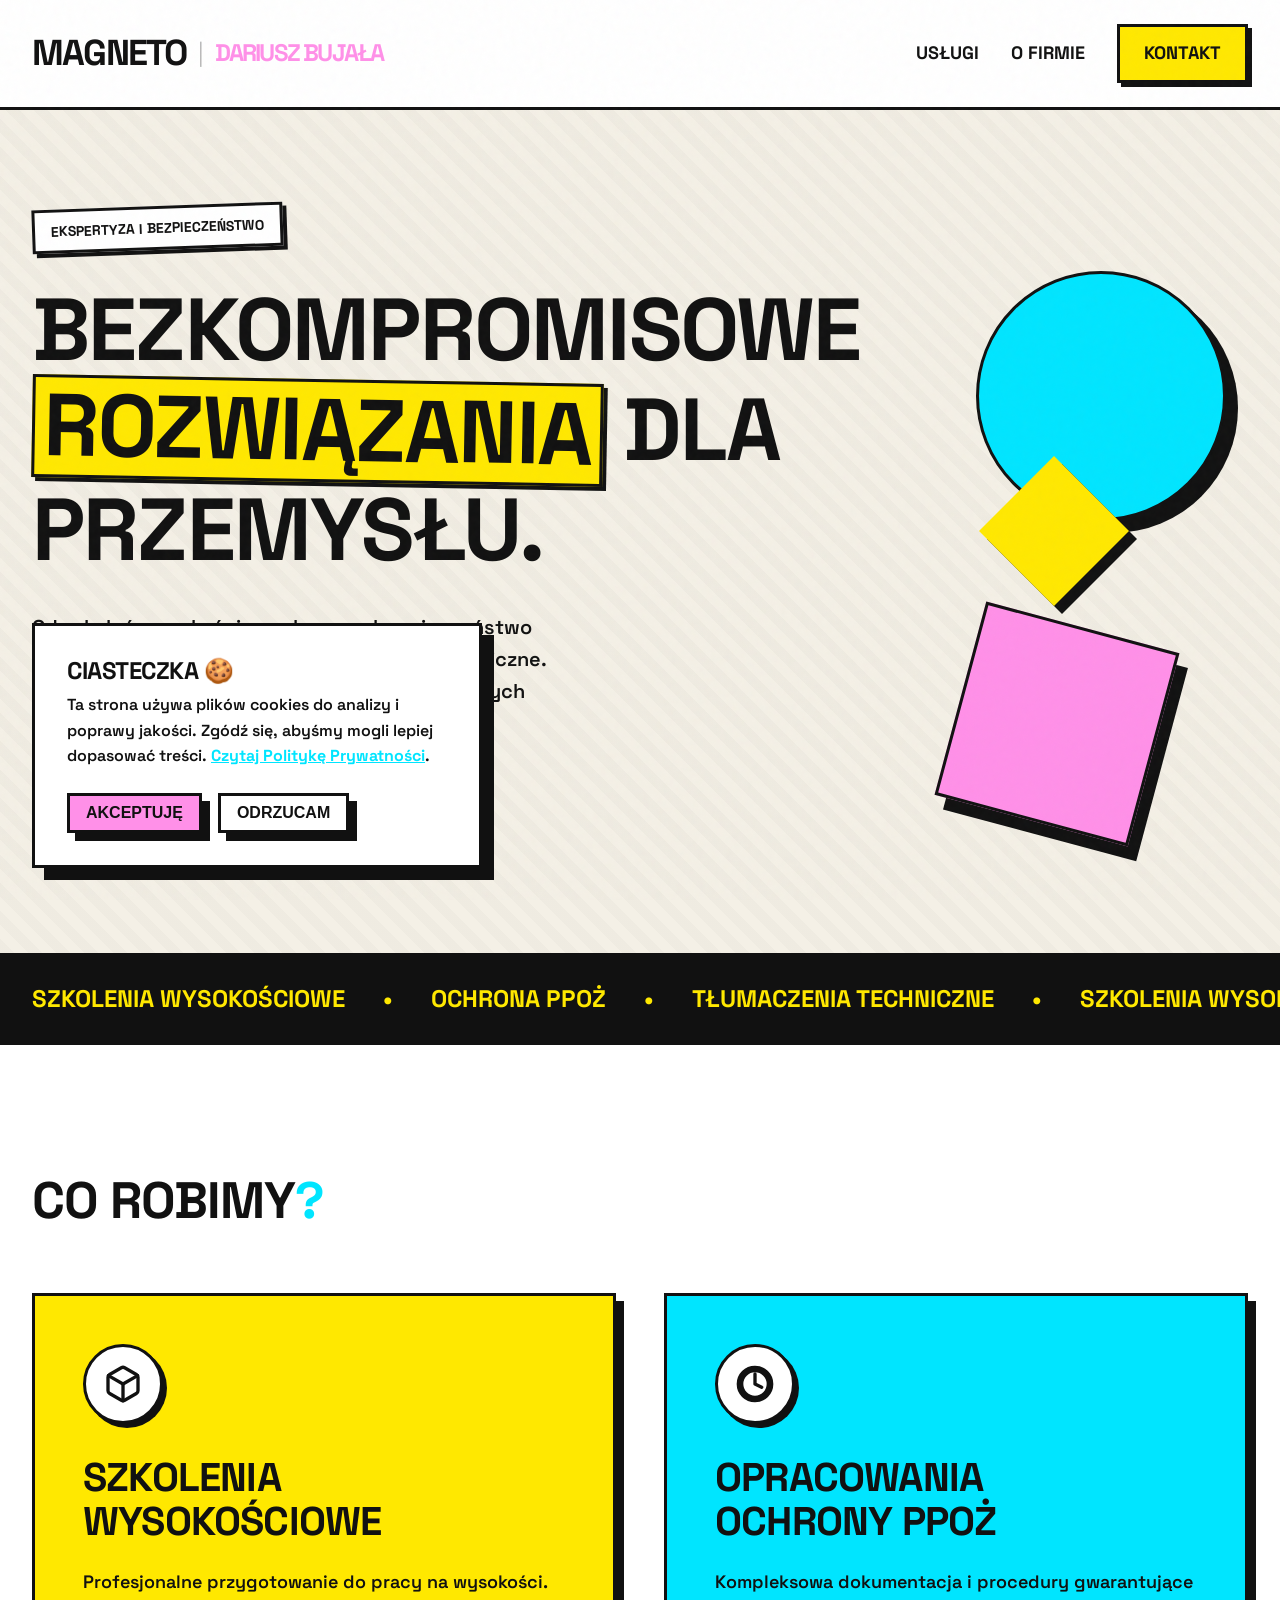
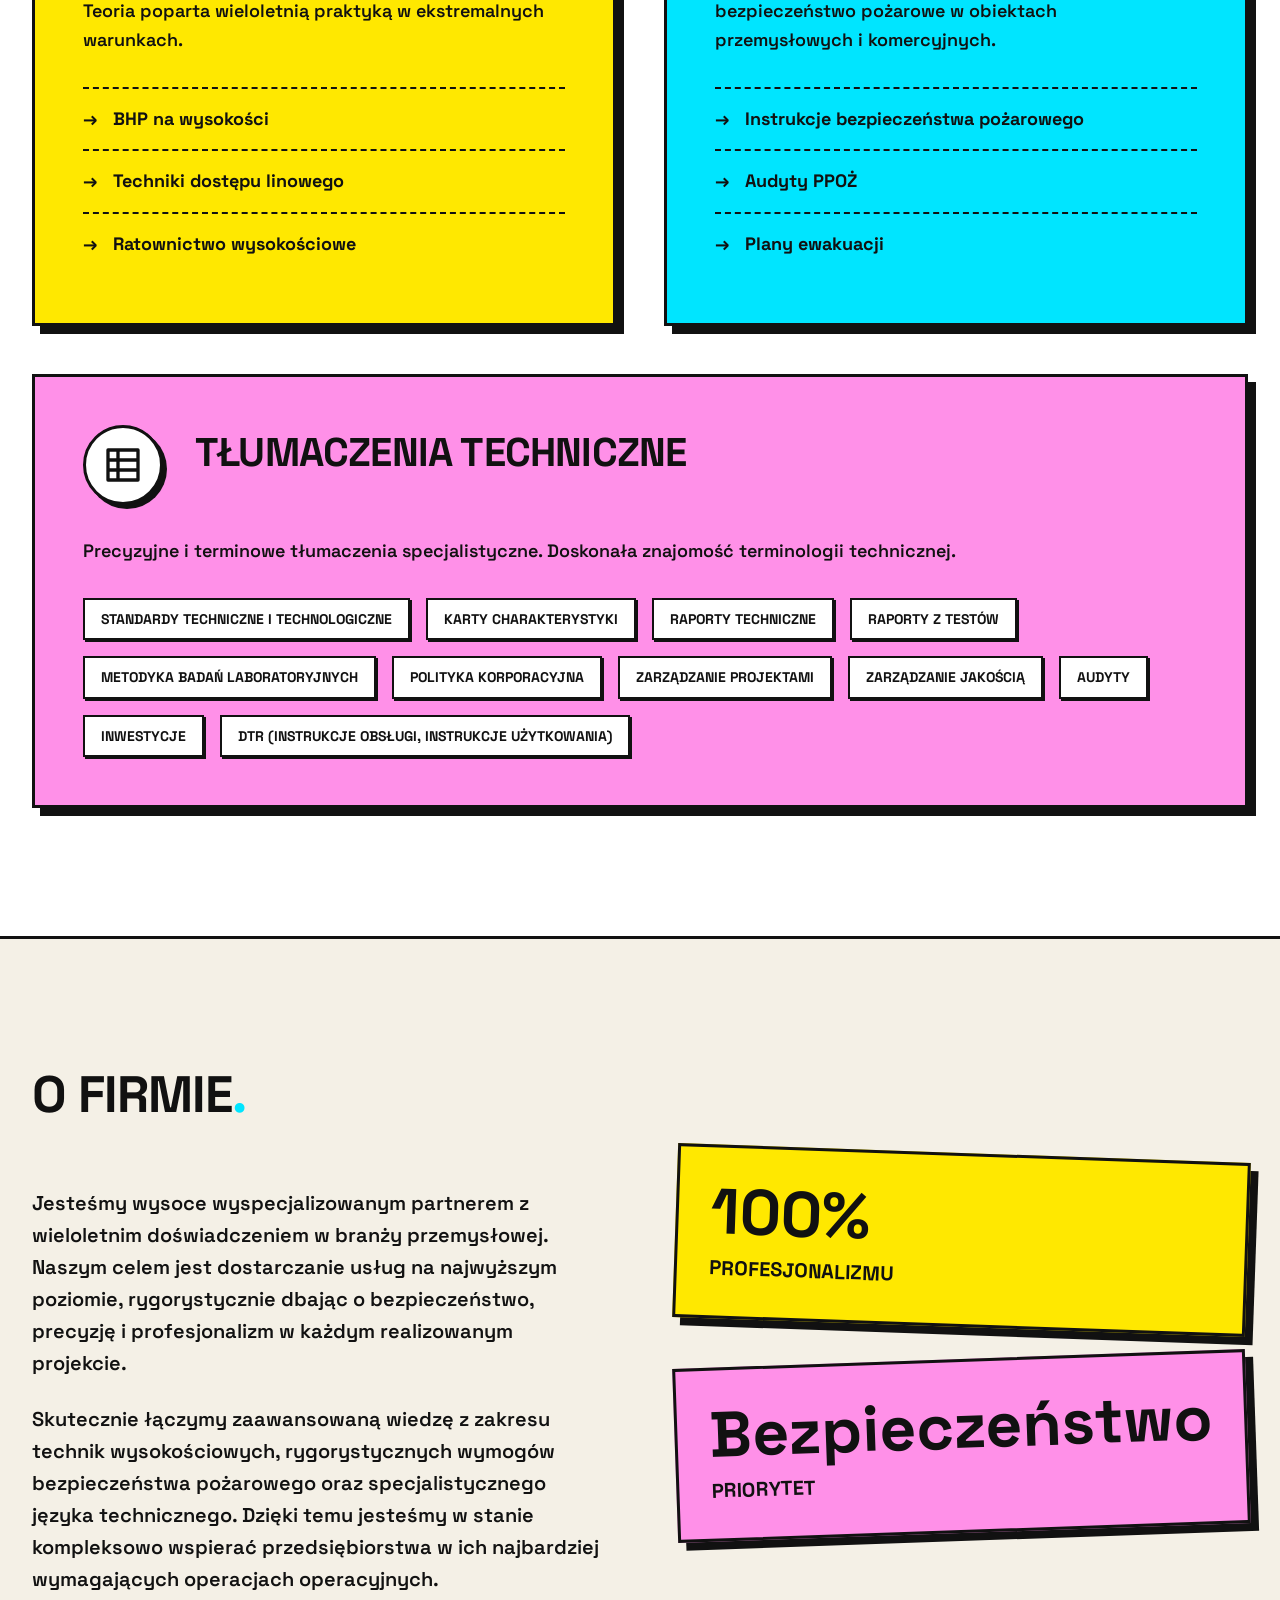
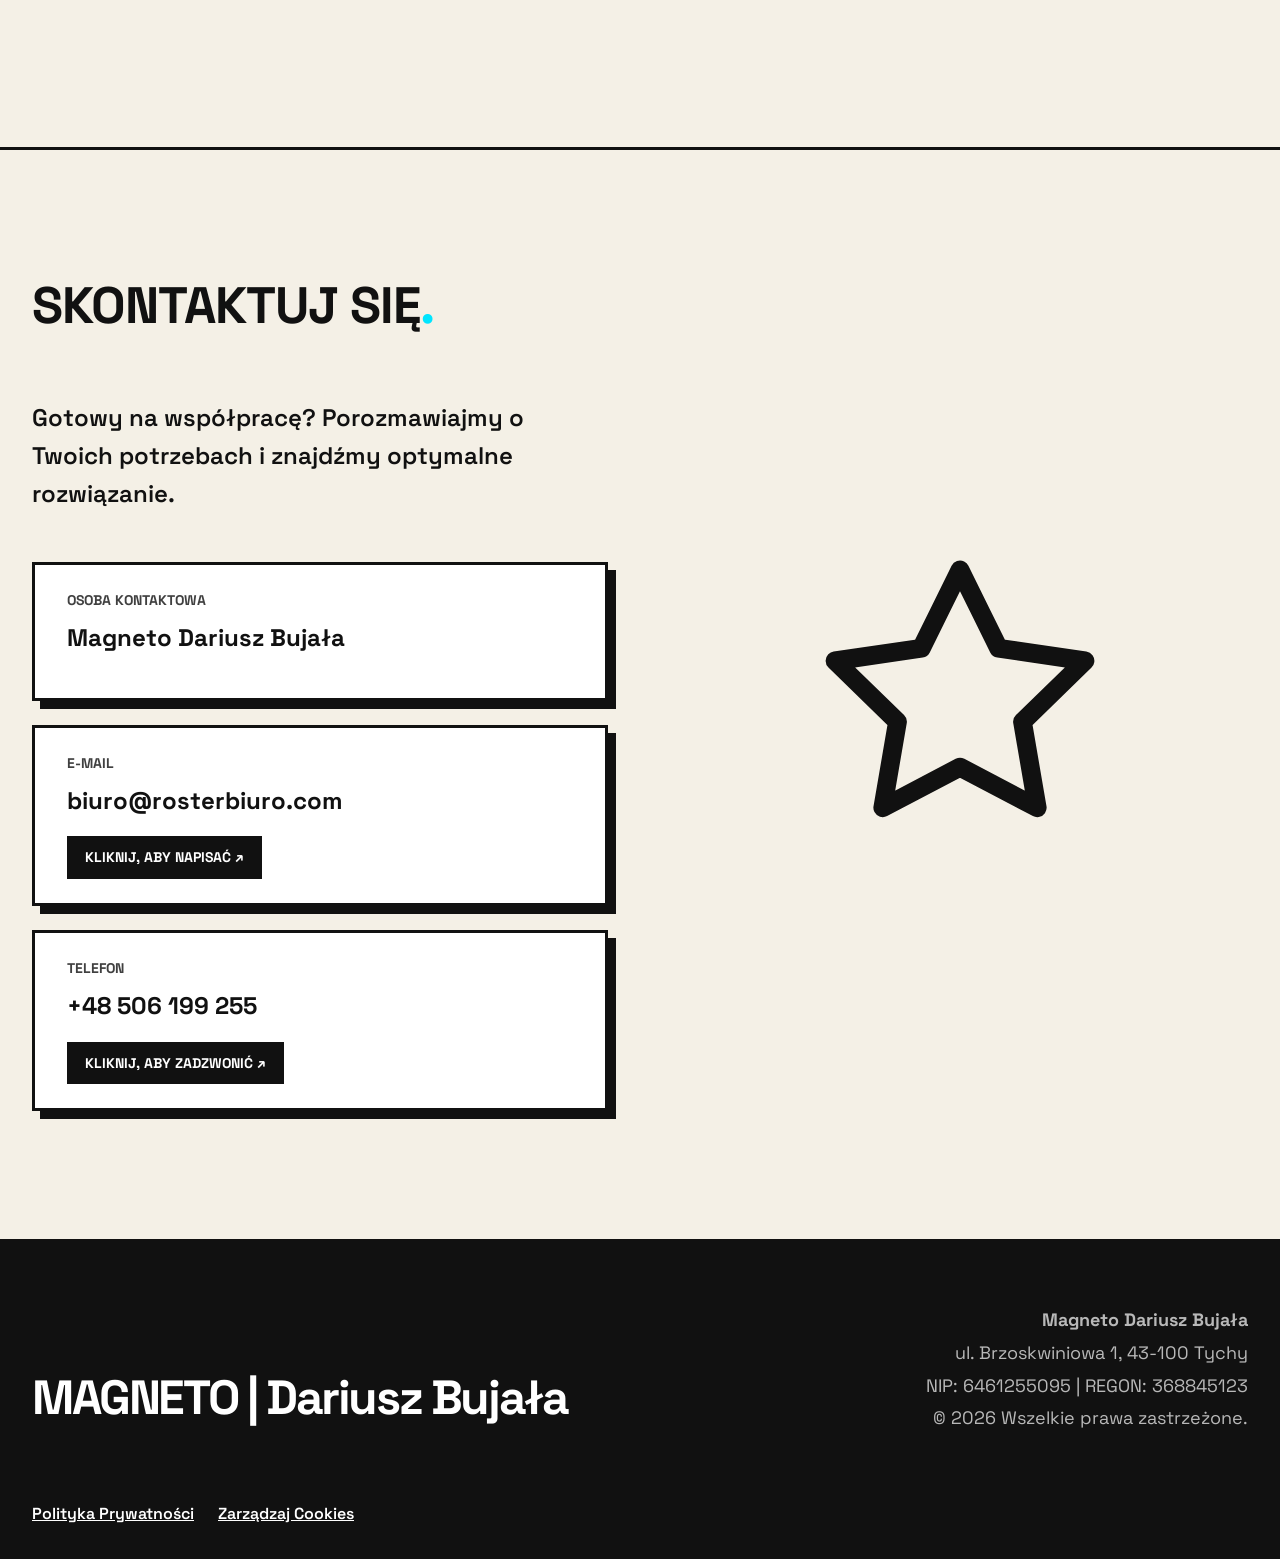
==== index.html @ d4b9174d "Update Magneto landing page - professional neobrutalism design and mobile fixes" ====
<!DOCTYPE html>
<html lang="pl">
<head>
    <meta charset="UTF-8">
    <meta name="viewport" content="width=device-width, initial-scale=1.0">
    <title>Magneto - Dariusz Bujała | Szkolenia, PPOŻ, Tłumaczenia</title>
    <meta name="description" content="Profesjonalne szkolenia wysokościowe, opracowania ochrony ppoż oraz specjalistyczne tłumaczenia techniczne. Magneto Dariusz Bujała.">
    <meta name="keywords" content="szkolenia wysokościowe, ochrona ppoż, tłumaczenia techniczne, Magneto, Dariusz Bujała">
    <meta property="og:title" content="Magneto - Dariusz Bujała | Szkolenia, PPOŻ, Tłumaczenia">
    <meta property="og:description" content="Profesjonalne szkolenia wysokościowe, opracowania ochrony ppoż oraz specjalistyczne tłumaczenia techniczne.">
    <meta property="og:type" content="website">
    
    <!-- Google Consent Mode v2 -->
    <script>
        window.dataLayer = window.dataLayer || [];
        function gtag(){dataLayer.push(arguments);}
        gtag('consent', 'default', {
            'ad_storage': 'denied',
            'ad_user_data': 'denied',
            'ad_personalization': 'denied',
            'analytics_storage': 'denied'
        });
    </script>
    
    <link rel="stylesheet" href="style.css">
    <link rel="preconnect" href="https://fonts.googleapis.com">
    <link rel="preconnect" href="https://fonts.gstatic.com" crossorigin>
    <link href="https://fonts.googleapis.com/css2?family=Space+Grotesk:wght@400;600;700;900&display=swap" rel="stylesheet">
</head>
<body>
    <div class="noise-overlay"></div>

    <header class="site-header">
        <div class="container header-container">
            <a href="#" class="logo">
                MAGNETO <span class="divider">|</span> <span class="logo-sub">Dariusz Bujała</span>
            </a>
            <nav class="main-nav">
                <a href="#uslugi" class="nav-link">Usługi</a>
                <a href="#ofirmie" class="nav-link">O firmie</a>
                <a href="#kontakt" class="nav-link btn-contact">Kontakt</a>
            </nav>
        </div>
    </header>

    <main>
        <section class="hero">
            <div class="container hero-container">
                <div class="hero-content">
                    <div class="badge">Ekspertyza i Bezpieczeństwo</div>
                    <h1 class="hero-title">
                        BEZKOMPROMISOWE <br>
                        <span class="highlight">ROZWIĄZANIA</span> DLA PRZEMYSŁU.
                    </h1>
                    <p class="hero-subtitle">
                        Od szkoleń wysokościowych, przez bezpieczeństwo pożarowe, aż po precyzyjne tłumaczenia techniczne. Magneto Dariusz Bujała to gwarancja najwyższych standardów.
                    </p>
                    <div class="hero-actions">
                        <a href="#uslugi" class="btn btn-primary">Zobacz ofertę <svg width="24" height="24" viewBox="0 0 24 24" fill="none" stroke="currentColor" stroke-width="2"><path d="M5 12h14M12 5l7 7-7 7"/></svg></a>
                    </div>
                </div>
                <div class="hero-visual">
                    <div class="brutal-shape shape-1"></div>
                    <div class="brutal-shape shape-2"></div>
                    <div class="brutal-shape shape-3">
                        <svg viewBox="0 0 100 100" xmlns="http://www.w3.org/2000/svg">
                            <polygon points="50,0 100,50 50,100 0,50" fill="currentColor"/>
                        </svg>
                    </div>
                </div>
            </div>
        </section>

        <div class="marquee-wrapper">
            <div class="marquee">
                <span>SZKOLENIA WYSOKOŚCIOWE</span> • <span>OCHRONA PPOŻ</span> • <span>TŁUMACZENIA TECHNICZNE</span> • <span>SZKOLENIA WYSOKOŚCIOWE</span> • <span>OCHRONA PPOŻ</span> • <span>TŁUMACZENIA TECHNICZNE</span> • 
            </div>
        </div>

        <section id="uslugi" class="services">
            <div class="container">
                <h2 class="section-title">CO ROBIMY<span>?</span></h2>
                
                <div class="services-grid">
                    <article class="service-card color-yellow">
                        <div class="card-icon">
                            <svg width="40" height="40" viewBox="0 0 24 24" fill="none" stroke="currentColor" stroke-width="2" stroke-linecap="round" stroke-linejoin="round"><path d="M21 16V8a2 2 0 0 0-1-1.73l-7-4a2 2 0 0 0-2 0l-7 4A2 2 0 0 0 3 8v8a2 2 0 0 0 1 1.73l7 4a2 2 0 0 0 2 0l7-4A2 2 0 0 0 21 16z"></path><polyline points="3.27 6.96 12 12.01 20.73 6.96"></polyline><line x1="12" y1="22.08" x2="12" y2="12"></line></svg>
                        </div>
                        <h3>Szkolenia <br>wysokościowe</h3>
                        <p>Profesjonalne przygotowanie do pracy na wysokości. Teoria poparta wieloletnią praktyką w ekstremalnych warunkach.</p>
                        <ul class="brutal-list">
                            <li>BHP na wysokości</li>
                            <li>Techniki dostępu linowego</li>
                            <li>Ratownictwo wysokościowe</li>
                        </ul>
                    </article>

                    <article class="service-card color-blue">
                        <div class="card-icon">
                            <svg width="40" height="40" viewBox="0 0 24 24" fill="none" stroke="currentColor" stroke-width="2" stroke-linecap="round" stroke-linejoin="round"><path d="M12 2C6.48 2 2 6.48 2 12s4.48 10 10 10 10-4.48 10-10S17.52 2 12 2zm0 18c-4.41 0-8-3.59-8-8s3.59-8 8-8 8 3.59 8 8-3.59 8-8 8z"></path><path d="M12 6v6l4 2"></path></svg>
                        </div>
                        <h3>Opracowania <br>ochrony PPOŻ</h3>
                        <p>Kompleksowa dokumentacja i procedury gwarantujące bezpieczeństwo pożarowe w obiektach przemysłowych i komercyjnych.</p>
                        <ul class="brutal-list">
                            <li>Instrukcje bezpieczeństwa pożarowego</li>
                            <li>Audyty PPOŻ</li>
                            <li>Plany ewakuacji</li>
                        </ul>
                    </article>

                    <article class="service-card color-pink span-2">
                        <div class="card-header-flex">
                            <div class="card-icon">
                                <svg width="40" height="40" viewBox="0 0 24 24" fill="none" stroke="currentColor" stroke-width="2" stroke-linecap="round" stroke-linejoin="round"><path d="M3 3h18v18H3zM21 9H3M21 15H3M9 3v18"></path></svg>
                            </div>
                            <h3>Tłumaczenia Techniczne</h3>
                        </div>
                        <p>Precyzyjne i terminowe tłumaczenia specjalistyczne. Doskonała znajomość terminologii technicznej.</p>
                        <div class="tags-container">
                            <span class="tag">Standardy techniczne i technologiczne</span>
                            <span class="tag">Karty charakterystyki</span>
                            <span class="tag">Raporty techniczne</span>
                            <span class="tag">Raporty z testów</span>
                            <span class="tag">Metodyka badań laboratoryjnych</span>
                            <span class="tag">Polityka korporacyjna</span>
                            <span class="tag">Zarządzanie projektami</span>
                            <span class="tag">Zarządzanie jakością</span>
                            <span class="tag">Audyty</span>
                            <span class="tag">Inwestycje</span>
                            <span class="tag">DTR (instrukcje obsługi, instrukcje użytkowania)</span>
                        </div>
                    </article>
                </div>
            </div>
        </section>

        <section id="ofirmie" class="about">
            <div class="container about-container">
                <div class="about-content">
                    <h2 class="section-title">O FIRMIE<span>.</span></h2>
                    <p class="about-text">Jesteśmy wysoce wyspecjalizowanym partnerem z wieloletnim doświadczeniem w branży przemysłowej. Naszym celem jest dostarczanie usług na najwyższym poziomie, rygorystycznie dbając o bezpieczeństwo, precyzję i profesjonalizm w każdym realizowanym projekcie.</p>
                    <p class="about-text">Skutecznie łączymy zaawansowaną wiedzę z zakresu technik wysokościowych, rygorystycznych wymogów bezpieczeństwa pożarowego oraz specjalistycznego języka technicznego. Dzięki temu jesteśmy w stanie kompleksowo wspierać przedsiębiorstwa w ich najbardziej wymagających operacjach operacyjnych.</p>
                </div>
                <div class="about-stats">
                    <div class="stat-card color-yellow">
                        <div class="stat-number">100%</div>
                        <div class="stat-label">Profesjonalizmu</div>
                    </div>
                    <div class="stat-card color-pink">
                        <div class="stat-number">Bezpieczeństwo</div>
                        <div class="stat-label">Priorytet</div>
                    </div>
                </div>
            </div>
        </section>

        <section id="kontakt" class="contact">
            <div class="container contact-container">
                <div class="contact-info">
                    <h2 class="section-title">SKONTAKTUJ SIĘ<span>.</span></h2>
                    <p class="contact-desc">Gotowy na współpracę? Porozmawiajmy o Twoich potrzebach i znajdźmy optymalne rozwiązanie.</p>
                    
                    <div class="contact-cards">
                        <div class="contact-card">
                            <div class="contact-label">Osoba kontaktowa</div>
                            <div class="contact-value">Magneto Dariusz Bujała</div>
                        </div>
                        
                        <a href="mailto:biuro@rosterbiuro.com" class="contact-card link-card color-purple">
                            <div class="contact-label">E-mail</div>
                            <div class="contact-value">biuro@rosterbiuro.com</div>
                            <div class="click-hint">KLIKNIJ, ABY NAPISAĆ ↗</div>
                        </a>
                        
                        <a href="tel:+48506199255" class="contact-card link-card color-green">
                            <div class="contact-label">Telefon</div>
                            <div class="contact-value">+48 506 199 255</div>
                            <div class="click-hint">KLIKNIJ, ABY ZADZWONIĆ ↗</div>
                        </a>
                    </div>
                </div>
                <div class="contact-graphic">
                    <div class="big-star">
                        <svg viewBox="0 0 24 24" fill="none" stroke="currentColor" stroke-width="1.5" stroke-linecap="round" stroke-linejoin="round">
                            <polygon points="12 2 15.09 8.26 22 9.27 17 14.14 18.18 21.02 12 17.77 5.82 21.02 7 14.14 2 9.27 8.91 8.26 12 2"></polygon>
                        </svg>
                    </div>
                </div>
            </div>
        </section>
    </main>

    <footer class="site-footer">
        <div class="container footer-container">
            <div class="footer-brand">
                <a href="#" class="logo" style="color: inherit; text-decoration: none;">MAGNETO | Dariusz Bujała</a>
                <div class="footer-company-details">
                    <p><strong>Magneto Dariusz Bujała</strong></p>
                    <p>ul. Brzoskwiniowa 1, 43-100 Tychy</p>
                    <p>NIP: 6461255095 | REGON: 368845123</p>
                    <p>&copy; 2026 Wszelkie prawa zastrzeżone.</p>
                </div>
            </div>
            <div class="footer-links">
                <a href="polityka-prywatnosci.html">Polityka Prywatności</a>
                <a href="#" id="manage-cookies">Zarządzaj Cookies</a>
            </div>
        </div>
    </footer>

    <!-- Cookie Banner dla zgodności z RODO / Consent Mode v2 -->
    <div id="cookie-banner" class="cookie-banner hidden" role="dialog" aria-live="polite" aria-label="cookieconsent" aria-describedby="cookie-desc">
        <div class="cookie-content">
            <h3>CIASTECZKA 🍪</h3>
            <p id="cookie-desc">Ta strona używa plików cookies do analizy i poprawy jakości. Zgódź się, abyśmy mogli lepiej dopasować treści. <a href="polityka-prywatnosci.html">Czytaj Politykę Prywatności</a>.</p>
        </div>
        <div class="cookie-actions">
            <button id="btn-accept" class="btn btn-primary btn-sm">Akceptuję</button>
            <button id="btn-reject" class="btn btn-sm">Odrzucam</button>
        </div>
    </div>

    <script>
        // Smooth scroll
        document.querySelectorAll('a[href^="#"]').forEach(anchor => {
            anchor.addEventListener('click', function (e) {
                if (this.getAttribute('href') === '#') return;
                e.preventDefault();
                const target = document.querySelector(this.getAttribute('href'));
                if (target) {
                    target.scrollIntoView({ behavior: 'smooth' });
                }
            });
        });

        // Cookie Consent Logic
        const banner = document.getElementById('cookie-banner');
        const btnAccept = document.getElementById('btn-accept');
        const btnReject = document.getElementById('btn-reject');
        const btnManage = document.getElementById('manage-cookies');

        const hasConsent = localStorage.getItem('cookie_consent');

        if (!hasConsent) {
            // Pokaż banner jeśli brak wyboru
            setTimeout(() => { banner.classList.remove('hidden'); banner.classList.add('visible'); }, 1000);
        }

        btnAccept.addEventListener('click', () => {
            localStorage.setItem('cookie_consent', 'granted');
            gtag('consent', 'update', {
                'ad_storage': 'granted',
                'ad_user_data': 'granted',
                'ad_personalization': 'granted',
                'analytics_storage': 'granted'
            });
            banner.classList.remove('visible');
            setTimeout(() => banner.classList.add('hidden'), 300);
        });

        btnReject.addEventListener('click', () => {
            localStorage.setItem('cookie_consent', 'denied');
            banner.classList.remove('visible');
            setTimeout(() => banner.classList.add('hidden'), 300);
        });

        btnManage.addEventListener('click', (e) => {
            e.preventDefault();
            banner.classList.remove('hidden');
            setTimeout(() => banner.classList.add('visible'), 10);
        });
    </script>
</body>
</html>
---- style.css ----
:root {
    --bg-color: #F4F0E6;
    --text-color: #111111;
    --border-color: #111111;
    --border-width: 3px;
    
    --c-yellow: #FFE800;
    --c-pink: #FF90E8;
    --c-blue: #00E5FF;
    --c-purple: #C292FE;
    --c-green: #38B000;
    --c-white: #FFFFFF;

    --shadow-sm: 4px 4px 0px var(--text-color);
    --shadow-md: 8px 8px 0px var(--text-color);
    --shadow-lg: 12px 12px 0px var(--text-color);

    --transition: all 0.2s cubic-bezier(0.25, 0.46, 0.45, 0.94);
    --font-main: 'Space Grotesk', sans-serif;
}

* {
    margin: 0;
    padding: 0;
    box-sizing: border-box;
}

html {
    scroll-behavior: smooth;
}

body {
    font-family: var(--font-main);
    background-color: var(--bg-color);
    color: var(--text-color);
    line-height: 1.6;
    overflow-x: hidden;
    position: relative;
}

/* Noise overlay for texture */
.noise-overlay {
    position: fixed;
    top: 0;
    left: 0;
    width: 100%;
    height: 100%;
    pointer-events: none;
    z-index: 9999;
    opacity: 0.03;
    background-image: url("data:image/svg+xml,%3Csvg viewBox='0 0 200 200' xmlns='http://www.w3.org/2000/svg'%3E%3Cfilter id='noiseFilter'%3E%3CfeTurbulence type='fractalNoise' baseFrequency='0.65' numOctaves='3' stitchTiles='stitch'/%3E%3C/filter%3E%3Crect width='100%25' height='100%25' filter='url(%23noiseFilter)'/%3E%3C/svg%3E");
}

.container {
    max-width: 1280px;
    margin: 0 auto;
    padding: 0 2rem;
}

/* Typography */
h1, h2, h3, h4, h5, h6 {
    font-weight: 900;
    line-height: 1.1;
    text-transform: uppercase;
    letter-spacing: -0.02em;
}

p {
    font-size: 1.125rem;
    font-weight: 600;
    margin-bottom: 1.5rem;
}

/* Header */
.site-header {
    padding: 1.5rem 0;
    border-bottom: var(--border-width) solid var(--border-color);
    background-color: var(--c-white);
    position: sticky;
    top: 0;
    z-index: 100;
}

.header-container {
    display: flex;
    justify-content: space-between;
    align-items: center;
}

.logo {
    font-size: 2.25rem;
    font-weight: 900;
    letter-spacing: -0.05em;
    text-decoration: none;
    color: var(--text-color);
    display: inline-flex;
    align-items: center;
    gap: 0.75rem;
}

.divider {
    font-weight: 300;
    font-size: 1.5rem;
    opacity: 0.3;
}

.logo-sub {
    font-weight: 700;
    font-size: 1.5rem;
    color: var(--c-pink);
    text-transform: uppercase;
}

.main-nav {
    display: flex;
    gap: 2rem;
    align-items: center;
}

.nav-link {
    text-decoration: none;
    color: var(--text-color);
    font-weight: 700;
    font-size: 1.125rem;
    text-transform: uppercase;
    position: relative;
    transition: var(--transition);
}

.nav-link:not(.btn-contact):hover {
    color: var(--c-purple);
}

.btn-contact {
    background-color: var(--c-yellow);
    padding: 0.75rem 1.5rem;
    border: var(--border-width) solid var(--border-color);
    box-shadow: var(--shadow-sm);
    transition: var(--transition);
}

.btn-contact:hover {
    transform: translate(2px, 2px);
    box-shadow: 2px 2px 0px var(--text-color);
}

/* Buttons */
.btn {
    display: inline-flex;
    align-items: center;
    gap: 0.5rem;
    text-decoration: none;
    font-weight: 900;
    font-size: 1.25rem;
    text-transform: uppercase;
    padding: 1rem 2rem;
    border: var(--border-width) solid var(--border-color);
    background-color: var(--c-white);
    color: var(--text-color);
    box-shadow: var(--shadow-md);
    transition: var(--transition);
    cursor: pointer;
}

.btn-primary {
    background-color: var(--c-pink);
}

.btn:hover {
    transform: translate(4px, 4px);
    box-shadow: 4px 4px 0px var(--text-color);
}

/* Hero Section */
.hero {
    padding: 6rem 0;
    border-bottom: var(--border-width) solid var(--border-color);
    overflow: hidden;
    background: repeating-linear-gradient(
        45deg,
        rgba(0,0,0,0.02),
        rgba(0,0,0,0.02) 10px,
        transparent 10px,
        transparent 20px
    );
}

.hero-container {
    display: grid;
    grid-template-columns: 1.2fr 0.8fr;
    gap: 4rem;
    align-items: center;
}

.badge {
    display: inline-block;
    background-color: var(--c-white);
    border: var(--border-width) solid var(--border-color);
    padding: 0.5rem 1rem;
    font-weight: 700;
    text-transform: uppercase;
    font-size: 0.875rem;
    margin-bottom: 2rem;
    box-shadow: var(--shadow-sm);
    transform: rotate(-2deg);
}

.hero-title {
    font-size: clamp(2.5rem, 8vw, 5.5rem);
    margin-bottom: 2rem;
    word-wrap: break-word;
    hyphens: auto;
}

.hero-title .highlight {
    background-color: var(--c-yellow);
    padding: 0 0.5rem;
    display: inline-block;
    border: var(--border-width) solid var(--border-color);
    box-shadow: var(--shadow-sm);
    transform: rotate(1deg);
}

.hero-subtitle {
    font-size: 1.25rem;
    max-width: 600px;
    margin-bottom: 3rem;
}

.hero-visual {
    position: relative;
    height: 100%;
    min-height: 400px;
}

.brutal-shape {
    position: absolute;
    border: var(--border-width) solid var(--border-color);
}

.shape-1 {
    width: 250px;
    height: 250px;
    background-color: var(--c-blue);
    border-radius: 50%;
    top: 10%;
    left: 20%;
    box-shadow: var(--shadow-lg);
    z-index: 2;
    animation: float 6s ease-in-out infinite;
}

.shape-2 {
    width: 200px;
    height: 200px;
    background-color: var(--c-pink);
    bottom: 5%;
    right: 10%;
    box-shadow: var(--shadow-lg);
    z-index: 1;
    transform: rotate(15deg);
}

.shape-3 {
    width: 150px;
    height: 150px;
    top: 50%;
    left: 50%;
    color: var(--c-yellow);
    z-index: 3;
    border: none;
    transform: translate(-50%, -50%);
    filter: drop-shadow(8px 8px 0px var(--text-color));
}

@keyframes float {
    0% { transform: translateY(0); }
    50% { transform: translateY(-20px); }
    100% { transform: translateY(0); }
}

/* Marquee */
.marquee-wrapper {
    background-color: var(--text-color);
    color: var(--c-yellow);
    padding: 1.5rem 0;
    overflow: hidden;
    border-bottom: var(--border-width) solid var(--border-color);
    white-space: nowrap;
}

.marquee {
    display: inline-block;
    font-size: 1.5rem;
    font-weight: 900;
    text-transform: uppercase;
    animation: marquee 20s linear infinite;
}

.marquee span {
    margin: 0 2rem;
}

@keyframes marquee {
    0% { transform: translateX(0); }
    100% { transform: translateX(-50%); }
}

/* About Section */
.about {
    padding: 8rem 0;
    background-color: var(--bg-color);
    border-bottom: var(--border-width) solid var(--border-color);
}

.about-container {
    display: grid;
    grid-template-columns: 1.2fr 0.8fr;
    gap: 4rem;
    align-items: center;
}

.about-text {
    font-size: 1.25rem;
    font-weight: 600;
    margin-bottom: 1.5rem;
}

.about-stats {
    display: flex;
    flex-direction: column;
    gap: 2rem;
    justify-content: center;
}

.stat-card {
    border: var(--border-width) solid var(--border-color);
    padding: 2rem;
    box-shadow: var(--shadow-md);
    transform: rotate(2deg);
    transition: var(--transition);
}

.stat-card:hover {
    transform: rotate(0deg) translate(4px, 4px);
    box-shadow: 4px 4px 0px var(--text-color);
}

.stat-card:nth-child(even) {
    transform: rotate(-2deg);
}

.stat-card:nth-child(even):hover {
    transform: rotate(0deg) translate(4px, 4px);
    box-shadow: 4px 4px 0px var(--text-color);
}

.stat-number {
    font-size: clamp(3rem, 5vw, 4rem);
    font-weight: 900;
    line-height: 1;
    margin-bottom: 0.5rem;
}

.stat-label {
    font-size: 1.25rem;
    font-weight: 700;
    text-transform: uppercase;
}

/* Services */
.services {
    padding: 8rem 0;
    background-color: var(--c-white);
    border-bottom: var(--border-width) solid var(--border-color);
}

.section-title {
    font-size: clamp(2.5rem, 4vw, 4rem);
    margin-bottom: 4rem;
    display: inline-block;
    position: relative;
}

.section-title span {
    color: var(--c-blue);
}

.services-grid {
    display: grid;
    grid-template-columns: repeat(2, 1fr);
    gap: 3rem;
}

.service-card {
    border: var(--border-width) solid var(--border-color);
    padding: 3rem;
    box-shadow: var(--shadow-md);
    transition: var(--transition);
}

.service-card.span-2 {
    grid-column: span 2;
}

.color-yellow { background-color: var(--c-yellow); }
.color-blue { background-color: var(--c-blue); }
.color-pink { background-color: var(--c-pink); }
.color-green { background-color: var(--c-green); }
.color-purple { background-color: var(--c-purple); }

.service-card:hover {
    transform: translate(4px, 4px);
    box-shadow: 4px 4px 0px var(--text-color);
}

.card-icon {
    width: 80px;
    height: 80px;
    background-color: var(--c-white);
    border: var(--border-width) solid var(--border-color);
    display: flex;
    align-items: center;
    justify-content: center;
    border-radius: 50%;
    margin-bottom: 2rem;
    box-shadow: var(--shadow-sm);
}

.card-header-flex {
    display: flex;
    align-items: center;
    gap: 2rem;
    margin-bottom: 2rem;
}

.card-header-flex .card-icon {
    margin-bottom: 0;
}

.service-card h3 {
    font-size: 2.5rem;
    margin-bottom: 1.5rem;
}

.brutal-list {
    list-style: none;
    margin-top: 2rem;
}

.brutal-list li {
    font-weight: 700;
    font-size: 1.125rem;
    padding: 1rem 0;
    border-top: 2px dashed var(--text-color);
    display: flex;
    align-items: center;
}

.brutal-list li::before {
    content: '→';
    margin-right: 1rem;
    font-weight: 900;
}

.tags-container {
    display: flex;
    flex-wrap: wrap;
    gap: 1rem;
    margin-top: 2rem;
}

.tag {
    background-color: var(--c-white);
    border: 2px solid var(--border-color);
    padding: 0.5rem 1rem;
    font-weight: 700;
    font-size: 0.875rem;
    text-transform: uppercase;
    box-shadow: 2px 2px 0px var(--text-color);
}

/* Contact Section */
.contact {
    padding: 8rem 0;
    background-color: var(--bg-color);
}

.contact-container {
    display: grid;
    grid-template-columns: 1fr 1fr;
    gap: 4rem;
}

.contact-desc {
    font-size: 1.5rem;
    margin-bottom: 3rem;
    max-width: 500px;
}

.contact-cards {
    display: flex;
    flex-direction: column;
    gap: 1.5rem;
}

.contact-card {
    border: var(--border-width) solid var(--border-color);
    padding: 1.5rem 2rem;
    background-color: var(--c-white);
    box-shadow: var(--shadow-md);
    position: relative;
    text-decoration: none;
    color: var(--text-color);
    display: block;
}

.link-card {
    transition: var(--transition);
}

.link-card:hover {
    transform: translate(4px, 4px);
    box-shadow: 4px 4px 0px var(--text-color);
}

.contact-label {
    font-weight: 700;
    text-transform: uppercase;
    font-size: 0.875rem;
    margin-bottom: 0.5rem;
    opacity: 0.8;
}

.contact-value {
    font-size: 1.5rem;
    font-weight: 900;
    margin-bottom: 1rem;
}

.click-hint {
    display: inline-block;
    font-weight: 900;
    font-size: 0.875rem;
    text-transform: uppercase;
    background-color: var(--text-color);
    color: var(--c-white);
    padding: 0.5rem 1rem;
    border: 2px solid var(--text-color);
    transition: var(--transition);
}

.link-card:hover .click-hint {
    background-color: var(--c-white);
    color: var(--text-color);
    transform: translate(-2px, -2px);
    box-shadow: 2px 2px 0px var(--text-color);
}

.contact-graphic {
    display: flex;
    align-items: center;
    justify-content: center;
    position: relative;
}

.big-star {
    width: 300px;
    height: 300px;
    max-width: 100%;
    color: var(--text-color);
    animation: spin 20s linear infinite;
}

@keyframes spin {
    100% { transform: rotate(360deg); }
}

/* Footer */
.site-footer {
    background-color: var(--text-color);
    color: var(--c-white);
    padding: 4rem 0 2rem;
    border-top: var(--border-width) solid var(--border-color);
}

.footer-container {
    display: flex;
    flex-direction: column;
    gap: 3rem;
}

.footer-brand {
    display: flex;
    justify-content: space-between;
    align-items: flex-end;
}

.footer-brand .logo {
    font-size: 3rem;
}

.footer-brand p {
    font-weight: 400;
    margin: 0;
    text-align: right;
    color: rgba(255,255,255,0.7);
}

/* Responsive */
@media (max-width: 992px) {
    .hero-container, .contact-container, .about-container {
        grid-template-columns: 1fr;
    }
    
    .hero-visual {
        min-height: 300px;
        order: -1;
    }

    .services-grid {
        grid-template-columns: 1fr;
    }

    .service-card.span-2 {
        grid-column: span 1;
    }
}

@media (max-width: 768px) {
    .hero-title {
        font-size: 2.25rem;
    }
    
    .header-container {
        flex-direction: column;
        gap: 1.5rem;
        text-align: center;
    }

    .logo {
        font-size: 1.5rem;
        flex-wrap: wrap;
        justify-content: center;
        gap: 0.25rem;
    }

    .divider {
        display: none;
    }

    .logo-sub {
        font-size: 1.25rem;
        width: 100%;
        display: block;
    }

    .main-nav {
        width: 100%;
        justify-content: center;
        flex-wrap: wrap;
        gap: 1rem;
    }

    .nav-link {
        font-size: 1rem;
    }

    .contact-card {
        padding: 1.5rem 1rem;
    }

    .contact-value {
        font-size: 1.25rem;
        word-break: break-word;
    }

    .footer-brand {
        flex-direction: column;
        align-items: flex-start;
        gap: 1rem;
    }

    .footer-brand p {
        text-align: left;
    }

    .footer-brand .logo {
        font-size: 2rem;
    }
}

/* Accessibility */
:focus-visible {
    outline: 4px solid var(--c-pink);
    outline-offset: 4px;
}

/* Footer Additions */
.footer-company-details p {
    margin-bottom: 0.25rem;
}

.footer-links {
    display: flex;
    gap: 1.5rem;
    margin-top: 1rem;
    flex-wrap: wrap;
}

.footer-links a {
    color: var(--c-white);
    text-decoration: underline;
    font-weight: 600;
    transition: var(--transition);
}

.footer-links a:hover {
    color: var(--c-pink);
}

.placeholder {
    color: var(--c-yellow);
}

/* Cookie Banner */
.cookie-banner {
    position: fixed;
    bottom: 2rem;
    left: 2rem;
    right: 2rem;
    max-width: 450px;
    background-color: var(--c-white);
    border: var(--border-width) solid var(--border-color);
    box-shadow: var(--shadow-lg);
    padding: 2rem;
    z-index: 9999;
    transition: transform 0.3s ease, opacity 0.3s ease;
}

.cookie-banner.hidden {
    opacity: 0;
    pointer-events: none;
    transform: translateY(20px);
}

.cookie-banner.visible {
    opacity: 1;
    pointer-events: auto;
    transform: translateY(0);
}

.cookie-content h3 {
    margin-bottom: 0.5rem;
    font-size: 1.5rem;
}

.cookie-content p {
    font-size: 1rem;
    margin-bottom: 1.5rem;
    color: var(--text-color);
}

.cookie-content a {
    color: var(--c-blue);
    font-weight: bold;
    text-decoration: underline;
}

.cookie-actions {
    display: flex;
    gap: 1rem;
    flex-wrap: wrap;
}

.btn-sm {
    padding: 0.5rem 1rem;
    font-size: 1rem;
}

@media (max-width: 768px) {
    .cookie-banner {
        bottom: 1rem;
        left: 1rem;
        right: 1rem;
        padding: 1.5rem;
    }
}
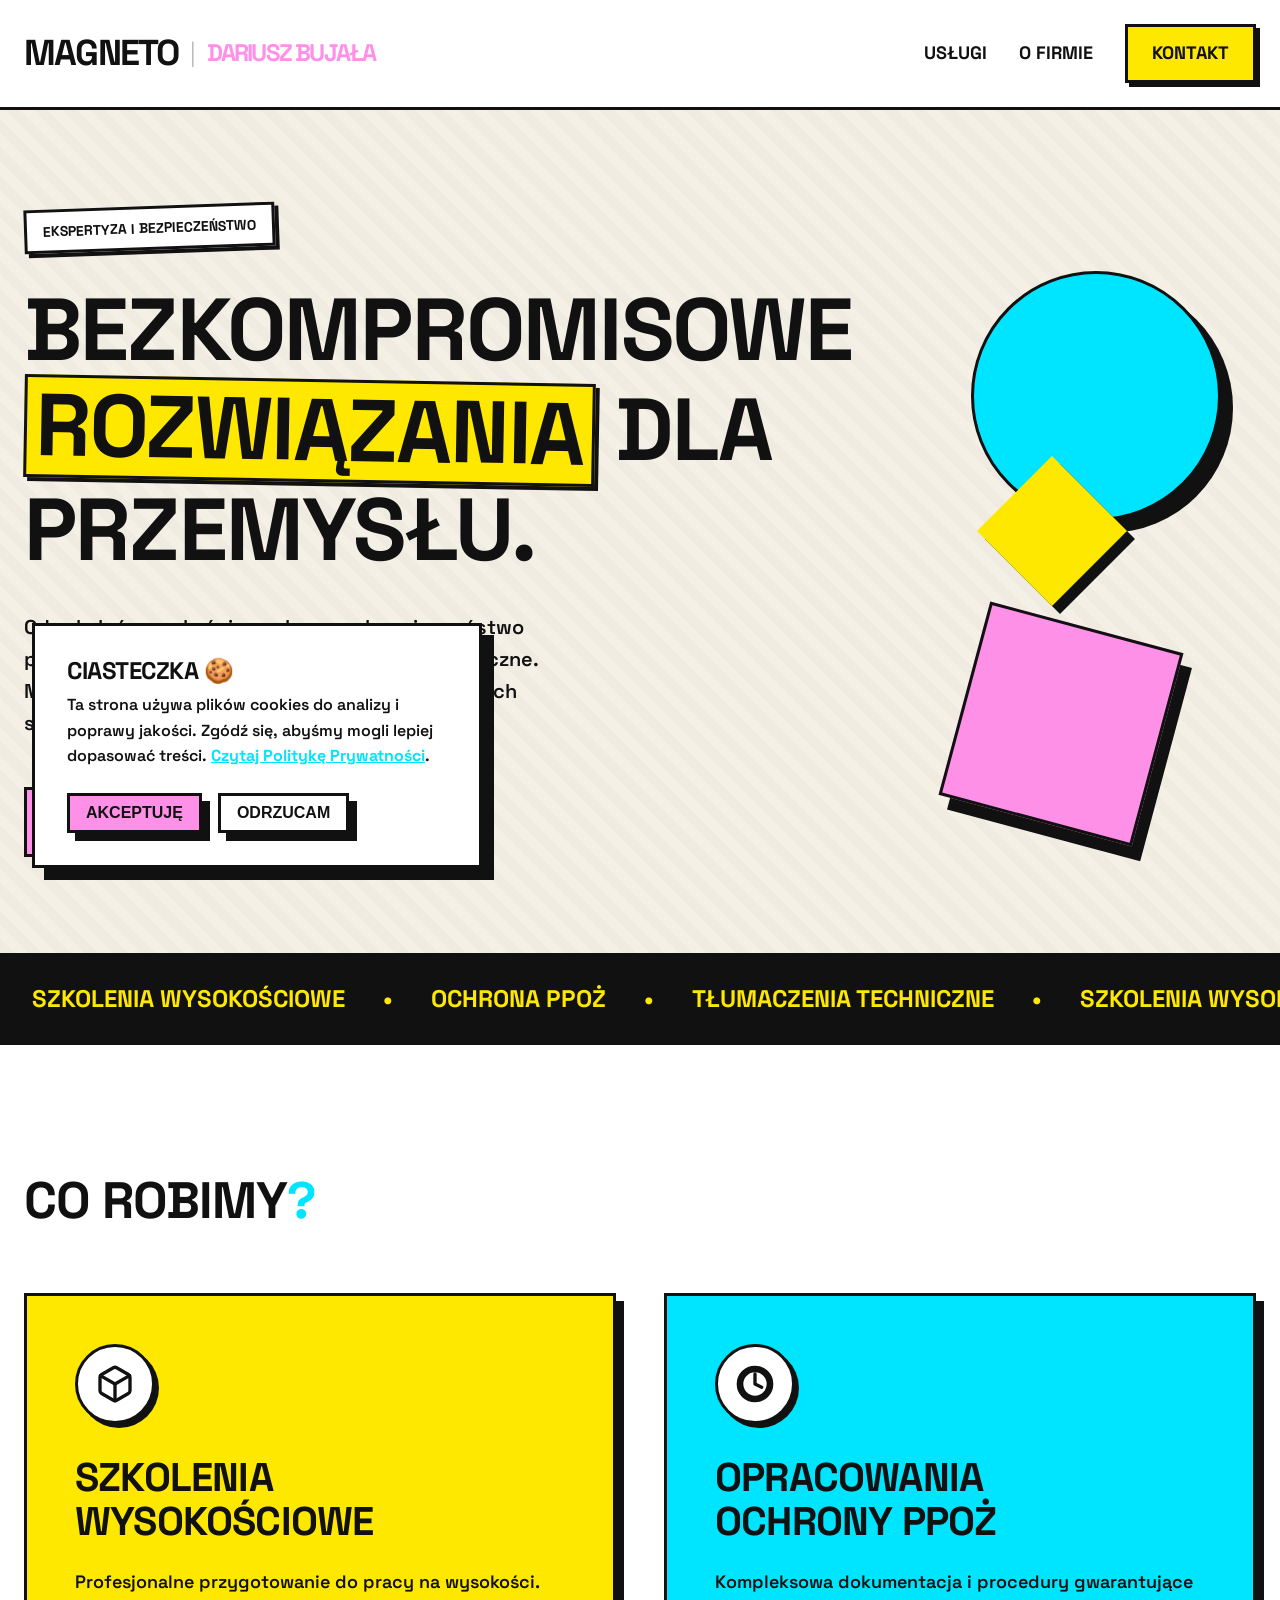
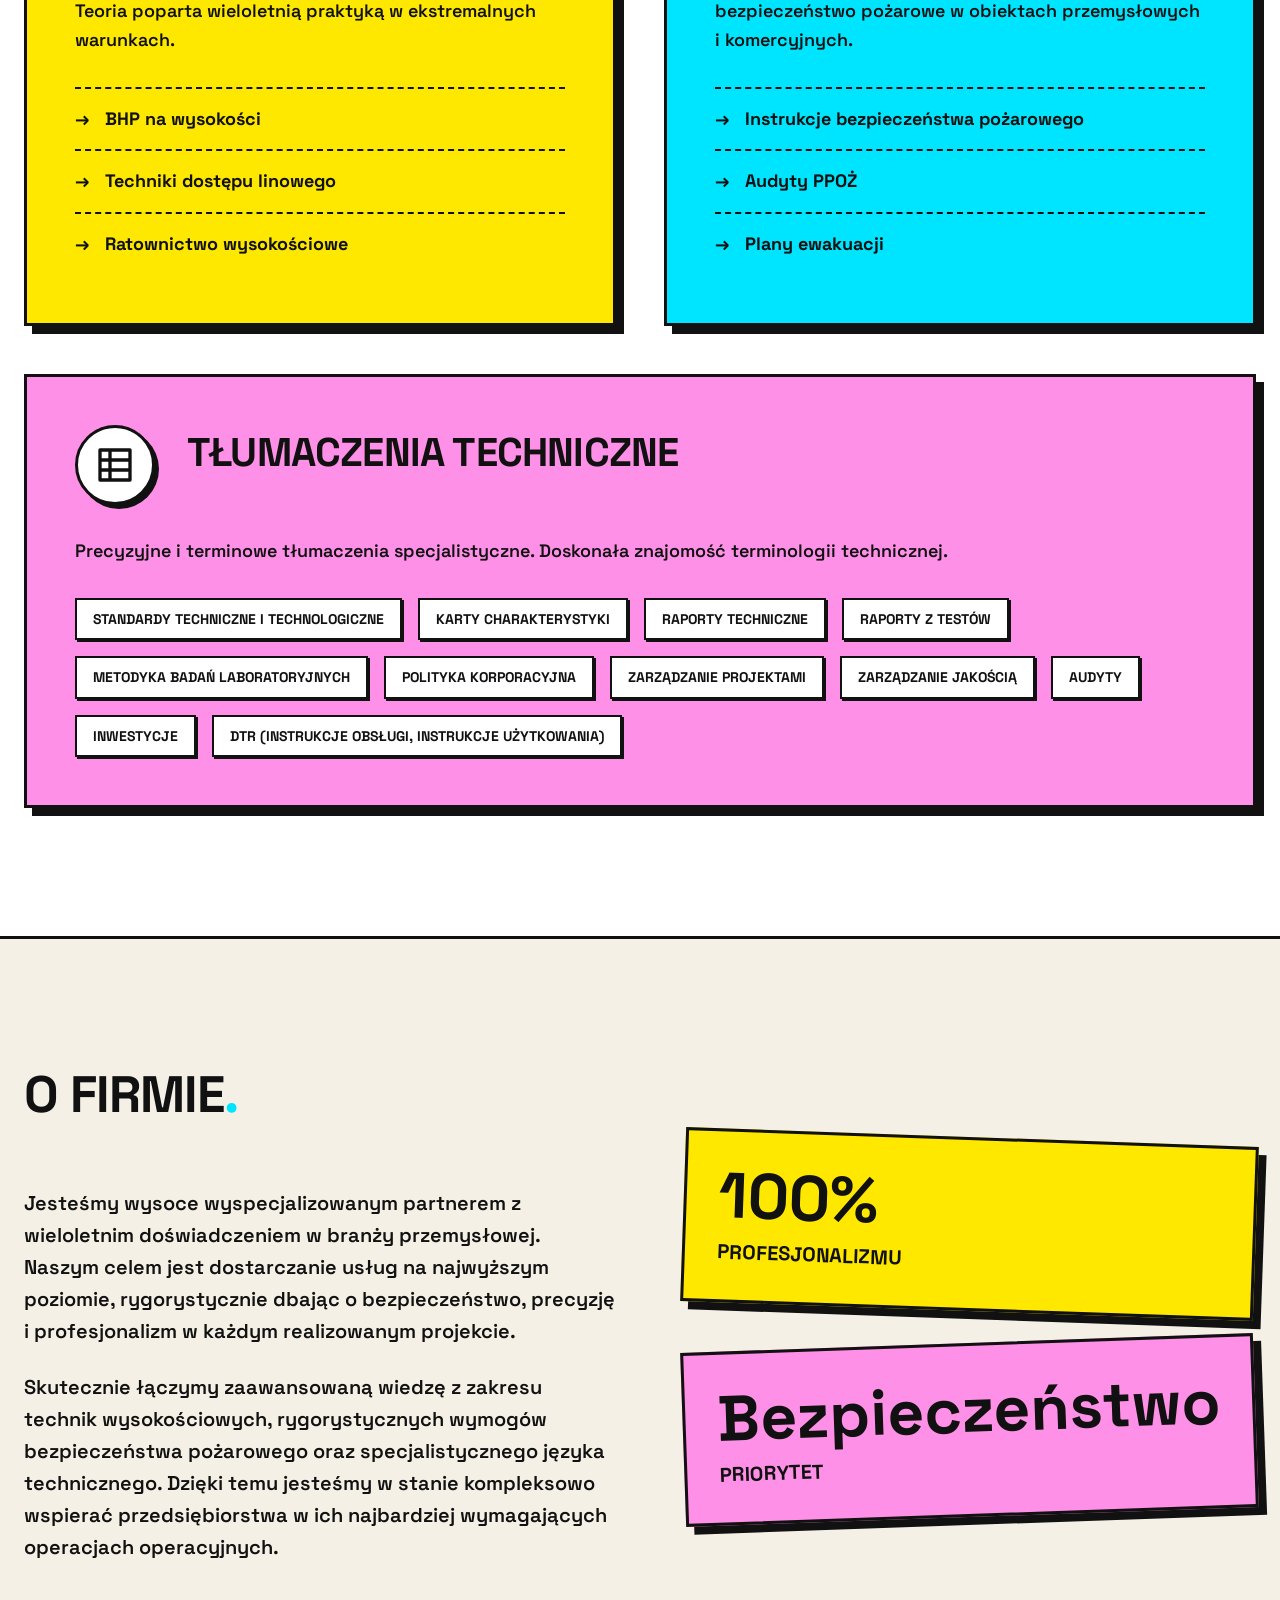
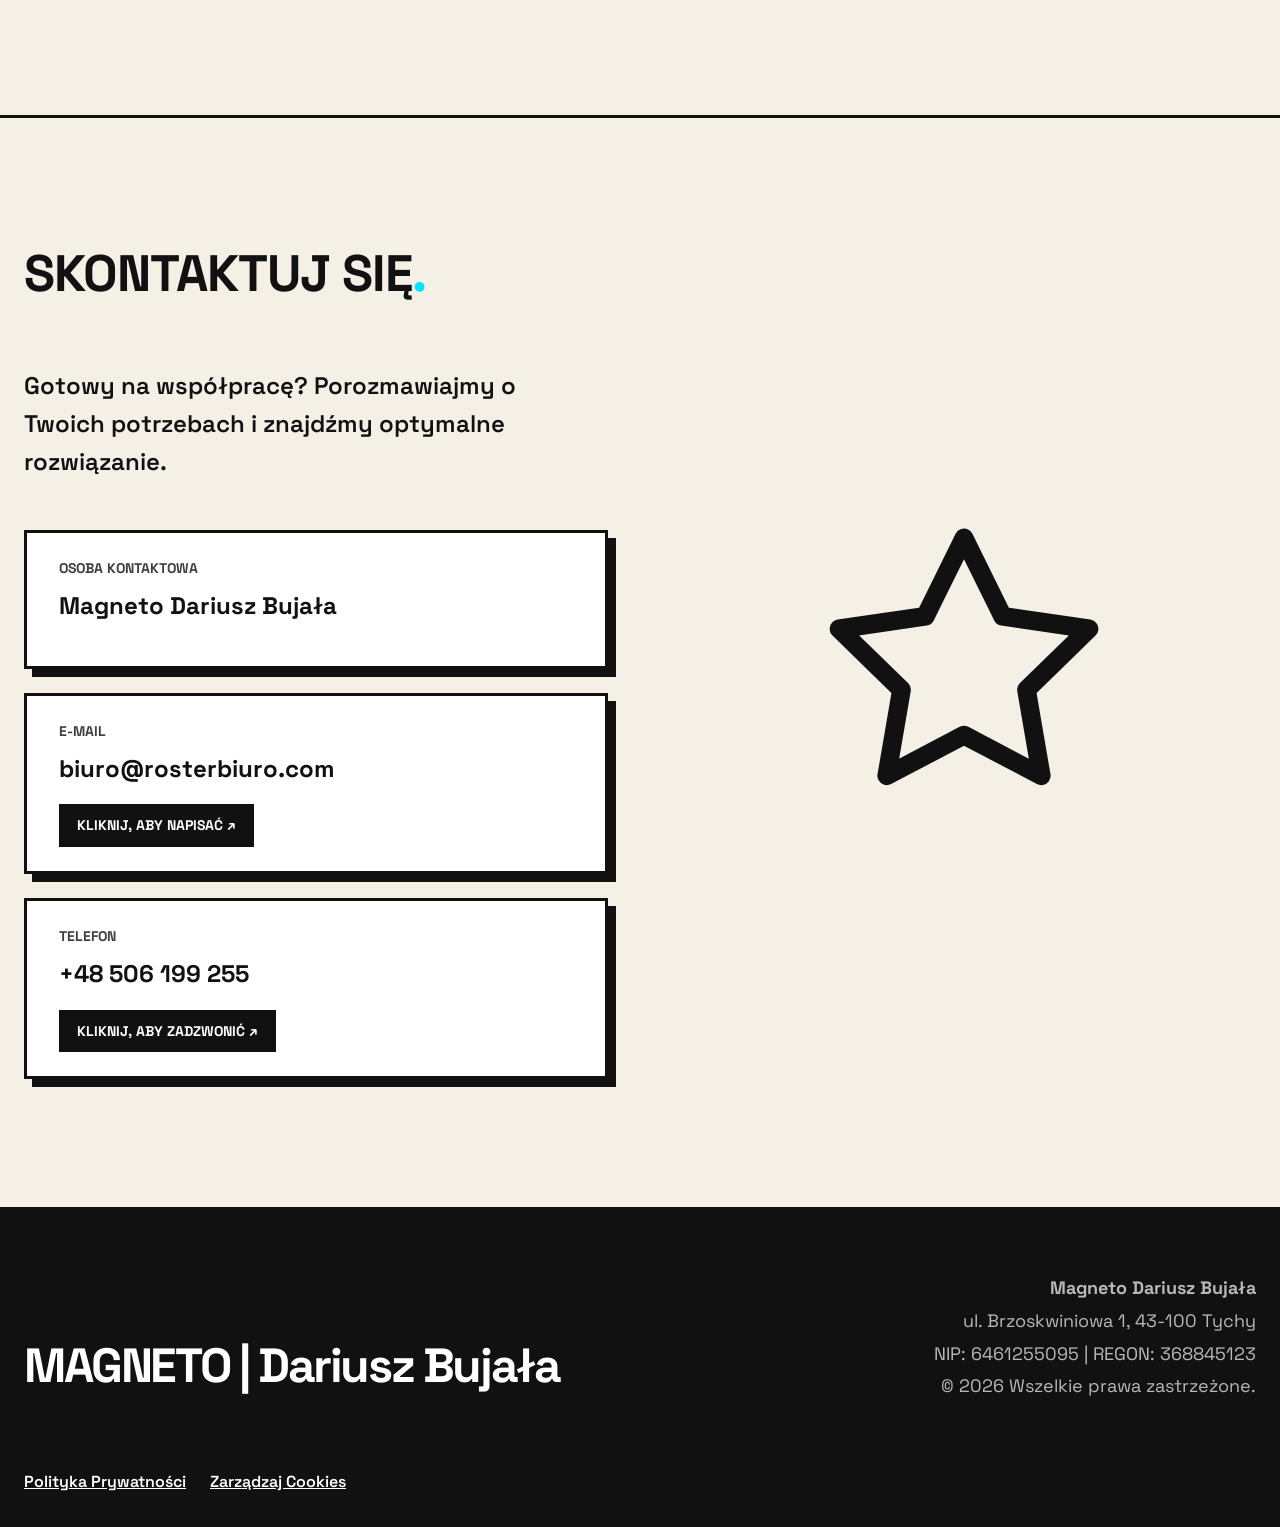
==== commit de7d638e: "Fix critical mobile overflow wrapper bug" ====
--- a/index.html
+++ b/index.html
@@ -27,7 +27,7 @@
     <link rel="preconnect" href="https://fonts.gstatic.com" crossorigin>
     <link href="https://fonts.googleapis.com/css2?family=Space+Grotesk:wght@400;600;700;900&display=swap" rel="stylesheet">
 </head>
-<body>
+<body><div class=" site-wrapper\>
     <div class="noise-overlay"></div>
 
     <header class="site-header">
@@ -207,6 +207,7 @@
             </div>
         </div>
     </footer>
+    </div>
 
     <!-- Cookie Banner dla zgodności z RODO / Consent Mode v2 -->
     <div id="cookie-banner" class="cookie-banner hidden" role="dialog" aria-live="polite" aria-label="cookieconsent" aria-describedby="cookie-desc">
--- a/style.css
+++ b/style.css
@@ -27,6 +27,8 @@
 
 html {
     scroll-behavior: smooth;
+    overflow-x: hidden;
+    width: 100%;
 }
 
 body {
@@ -35,6 +37,13 @@
     color: var(--text-color);
     line-height: 1.6;
     overflow-x: hidden;
+    width: 100%;
+    position: relative;
+}
+
+.site-wrapper {
+    overflow: hidden;
+    width: 100%;
     position: relative;
 }
 
@@ -52,9 +61,10 @@
 }
 
 .container {
+    width: 100%;
     max-width: 1280px;
     margin: 0 auto;
-    padding: 0 2rem;
+    padding: 0 1.5rem;
 }
 
 /* Typography */
@@ -285,6 +295,7 @@
     color: var(--c-yellow);
     padding: 1.5rem 0;
     overflow: hidden;
+    width: 100%;
     border-bottom: var(--border-width) solid var(--border-color);
     white-space: nowrap;
 }
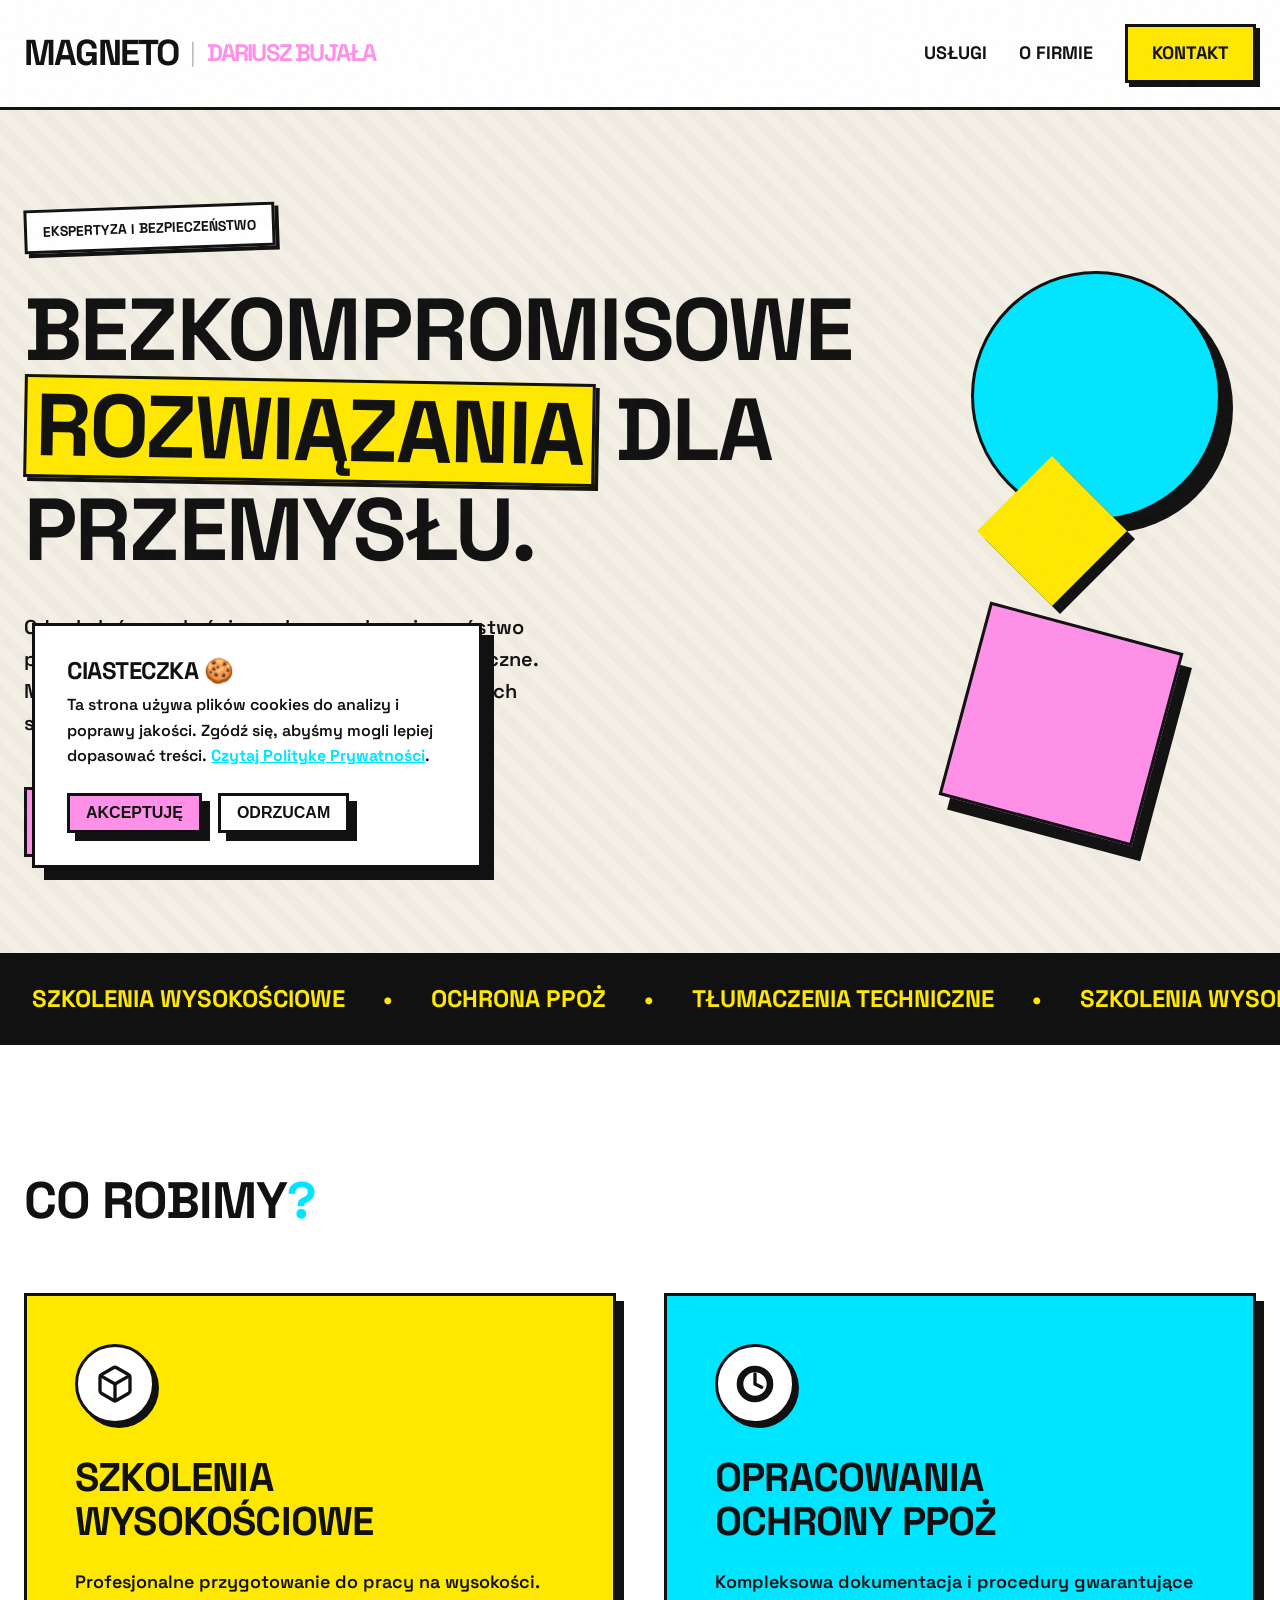
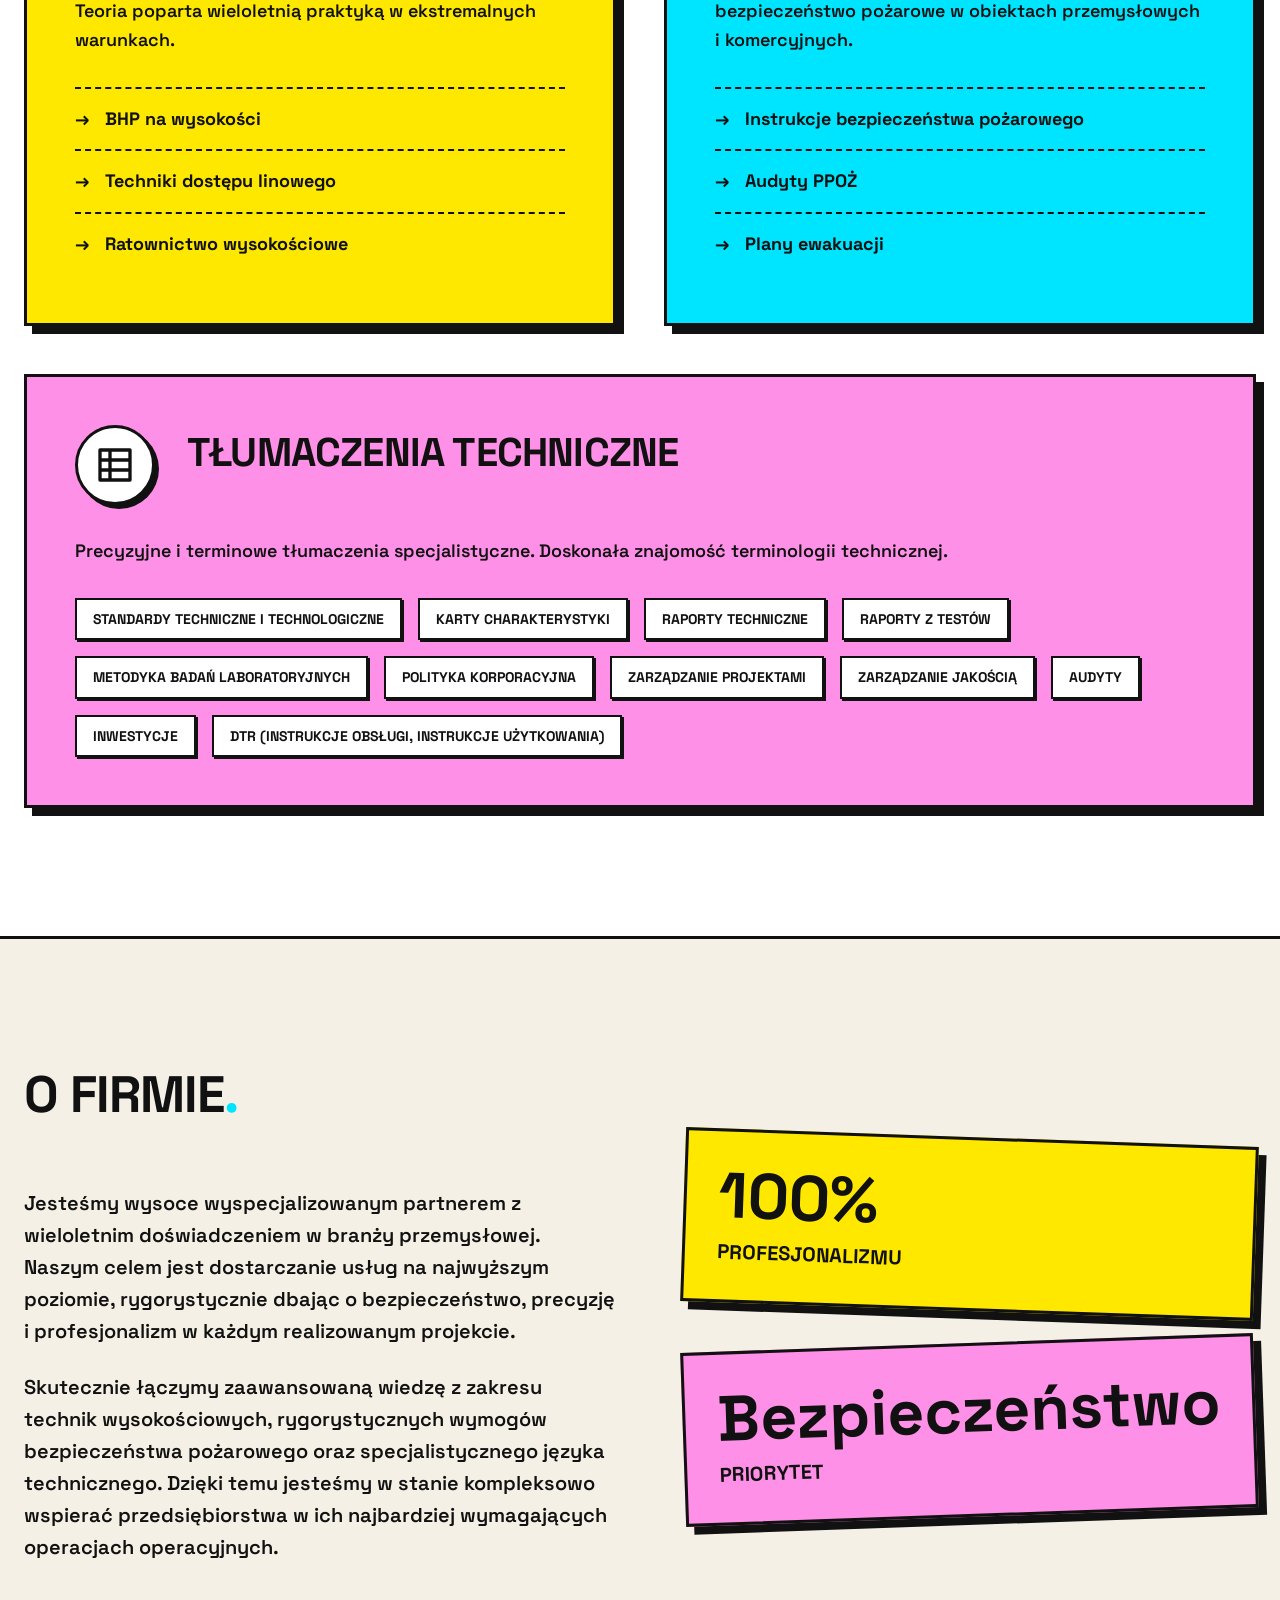
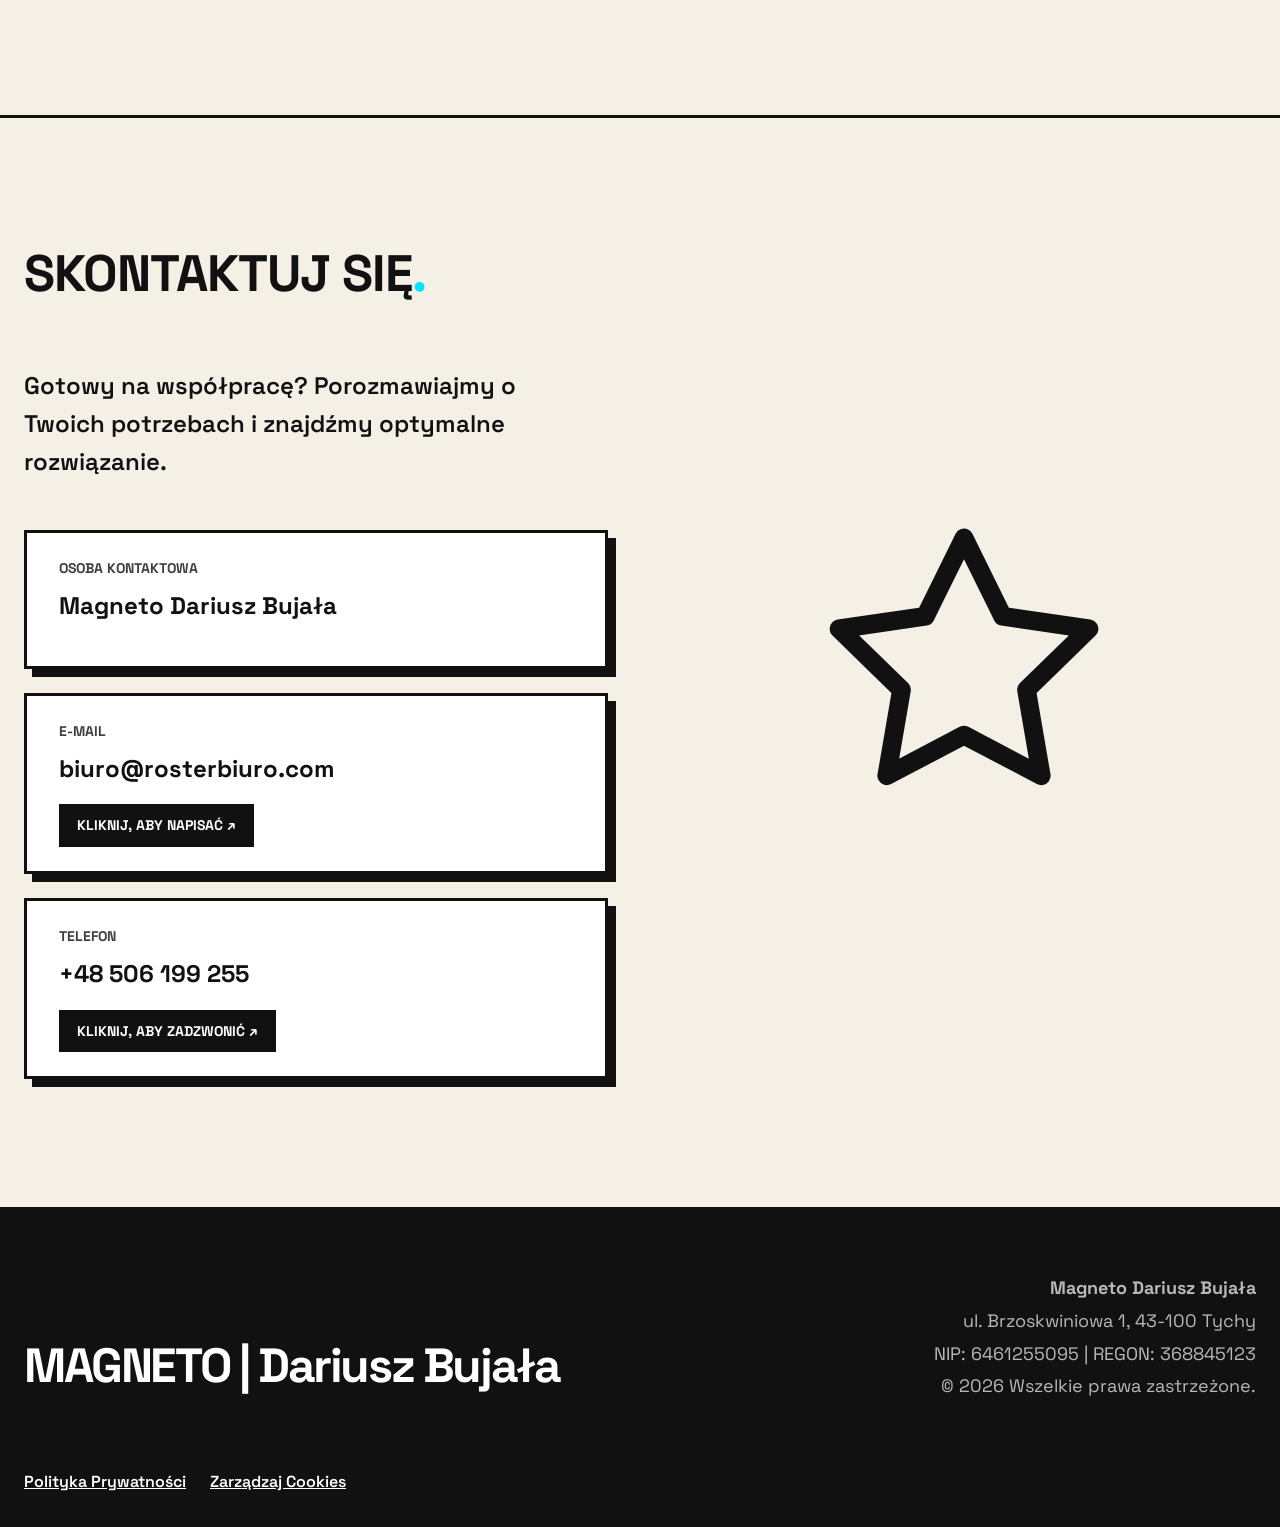
==== commit 40541a09: "Fix critical mobile bug: broken HTML tag + complete responsive rewrite" ====
--- a/index.html
+++ b/index.html
@@ -27,7 +27,7 @@
     <link rel="preconnect" href="https://fonts.gstatic.com" crossorigin>
     <link href="https://fonts.googleapis.com/css2?family=Space+Grotesk:wght@400;600;700;900&display=swap" rel="stylesheet">
 </head>
-<body><div class=" site-wrapper\>
+<body>
     <div class="noise-overlay"></div>
 
     <header class="site-header">
@@ -207,7 +207,7 @@
             </div>
         </div>
     </footer>
-    </div>
+
 
     <!-- Cookie Banner dla zgodności z RODO / Consent Mode v2 -->
     <div id="cookie-banner" class="cookie-banner hidden" role="dialog" aria-live="polite" aria-label="cookieconsent" aria-describedby="cookie-desc">
--- a/style.css
+++ b/style.css
@@ -37,12 +37,6 @@
     color: var(--text-color);
     line-height: 1.6;
     overflow-x: hidden;
-    width: 100%;
-    position: relative;
-}
-
-.site-wrapper {
-    overflow: hidden;
     width: 100%;
     position: relative;
 }
@@ -620,37 +614,57 @@
 
 /* Responsive */
 @media (max-width: 992px) {
-    .hero-container, .contact-container, .about-container {
+    .hero-container,
+    .contact-container,
+    .about-container {
         grid-template-columns: 1fr;
+        gap: 2rem;
     }
     
     .hero-visual {
-        min-height: 300px;
+        min-height: 250px;
         order: -1;
     }
 
     .services-grid {
         grid-template-columns: 1fr;
+        gap: 2rem;
     }
 
     .service-card.span-2 {
         grid-column: span 1;
     }
+
+    .hero {
+        padding: 4rem 0;
+    }
+
+    .about,
+    .services,
+    .contact {
+        padding: 5rem 0;
+    }
+
+    .footer-brand {
+        flex-direction: column;
+        align-items: flex-start;
+        gap: 1.5rem;
+    }
+
+    .footer-brand p {
+        text-align: left;
+    }
 }
 
 @media (max-width: 768px) {
-    .hero-title {
-        font-size: 2.25rem;
-    }
-    
     .header-container {
         flex-direction: column;
-        gap: 1.5rem;
+        gap: 1rem;
         text-align: center;
     }
 
     .logo {
-        font-size: 1.5rem;
+        font-size: 1.75rem;
         flex-wrap: wrap;
         justify-content: center;
         gap: 0.25rem;
@@ -661,43 +675,283 @@
     }
 
     .logo-sub {
-        font-size: 1.25rem;
+        font-size: 1.1rem;
         width: 100%;
         display: block;
+        text-align: center;
     }
 
     .main-nav {
         width: 100%;
         justify-content: center;
         flex-wrap: wrap;
-        gap: 1rem;
+        gap: 0.75rem;
     }
 
     .nav-link {
+        font-size: 0.9rem;
+    }
+
+    .btn-contact {
+        padding: 0.6rem 1.2rem;
+    }
+
+    .hero {
+        padding: 3rem 0;
+    }
+
+    .hero-title {
+        font-size: 2rem;
+    }
+
+    .hero-title .highlight {
+        padding: 0 0.25rem;
+    }
+
+    .hero-subtitle {
+        font-size: 1.1rem;
+        margin-bottom: 2rem;
+    }
+
+    .hero-visual {
+        min-height: 200px;
+    }
+
+    .shape-1 {
+        width: 150px;
+        height: 150px;
+    }
+
+    .shape-2 {
+        width: 120px;
+        height: 120px;
+    }
+
+    .shape-3 {
+        width: 100px;
+        height: 100px;
+    }
+
+    .btn {
         font-size: 1rem;
-    }
-
-    .contact-card {
-        padding: 1.5rem 1rem;
-    }
-
-    .contact-value {
-        font-size: 1.25rem;
-        word-break: break-word;
-    }
-
-    .footer-brand {
+        padding: 0.875rem 1.5rem;
+        box-shadow: var(--shadow-sm);
+    }
+
+    .section-title {
+        font-size: 2rem;
+        margin-bottom: 2.5rem;
+    }
+
+    .service-card {
+        padding: 2rem 1.5rem;
+        box-shadow: var(--shadow-sm);
+    }
+
+    .service-card h3 {
+        font-size: 1.75rem;
+        margin-bottom: 1rem;
+    }
+
+    .card-header-flex {
         flex-direction: column;
         align-items: flex-start;
         gap: 1rem;
     }
 
-    .footer-brand p {
-        text-align: left;
+    .card-icon {
+        width: 60px;
+        height: 60px;
+        margin-bottom: 1.5rem;
+    }
+
+    .card-header-flex .card-icon {
+        margin-bottom: 0;
+    }
+
+    .tags-container {
+        gap: 0.5rem;
+    }
+
+    .tag {
+        font-size: 0.75rem;
+        padding: 0.4rem 0.75rem;
+    }
+
+    .about,
+    .services,
+    .contact {
+        padding: 4rem 0;
+    }
+
+    .about-text {
+        font-size: 1.1rem;
+    }
+
+    .stat-card {
+        padding: 1.5rem;
+        box-shadow: var(--shadow-sm);
+        transform: rotate(0deg);
+    }
+
+    .stat-card:nth-child(even) {
+        transform: rotate(0deg);
+    }
+
+    .stat-number {
+        font-size: 2.5rem;
+    }
+
+    .contact-card {
+        padding: 1.25rem 1rem;
+        box-shadow: var(--shadow-sm);
+    }
+
+    .contact-value {
+        font-size: 1.15rem;
+        word-break: break-word;
+        overflow-wrap: break-word;
+    }
+
+    .contact-desc {
+        font-size: 1.2rem;
+        margin-bottom: 2rem;
+    }
+
+    .contact-graphic {
+        display: none;
+    }
+
+    .big-star {
+        width: 200px;
+        height: 200px;
     }
 
     .footer-brand .logo {
+        font-size: 1.75rem;
+    }
+
+    .site-footer {
+        padding: 3rem 0 1.5rem;
+    }
+
+    .footer-company-details p {
+        font-size: 0.9rem;
+    }
+
+    .marquee {
+        font-size: 1.1rem;
+    }
+
+    .marquee span {
+        margin: 0 1rem;
+    }
+
+    .cookie-banner {
+        bottom: 1rem;
+        left: 1rem;
+        right: 1rem;
+        padding: 1.5rem;
+        max-width: 100%;
+    }
+
+    .cookie-content h3 {
+        font-size: 1.25rem;
+    }
+
+    .cookie-content p {
+        font-size: 0.9rem;
+        margin-bottom: 1rem;
+    }
+
+    .btn-sm {
+        padding: 0.5rem 0.75rem;
+        font-size: 0.875rem;
+    }
+}
+
+@media (max-width: 480px) {
+    .container {
+        padding: 0 1rem;
+    }
+
+    .logo {
+        font-size: 1.5rem;
+    }
+
+    .logo-sub {
+        font-size: 1rem;
+    }
+
+    .hero-title {
+        font-size: 1.75rem;
+    }
+
+    .hero-subtitle {
+        font-size: 1rem;
+    }
+
+    .hero-visual {
+        min-height: 160px;
+    }
+
+    .shape-1 {
+        width: 120px;
+        height: 120px;
+    }
+
+    .shape-2 {
+        width: 90px;
+        height: 90px;
+    }
+
+    .shape-3 {
+        width: 80px;
+        height: 80px;
+    }
+
+    .section-title {
+        font-size: 1.75rem;
+        margin-bottom: 2rem;
+    }
+
+    .service-card {
+        padding: 1.5rem 1rem;
+    }
+
+    .service-card h3 {
+        font-size: 1.5rem;
+    }
+
+    .brutal-list li {
+        font-size: 0.95rem;
+        padding: 0.75rem 0;
+    }
+
+    .stat-number {
         font-size: 2rem;
+    }
+
+    .stat-label {
+        font-size: 1rem;
+    }
+
+    .contact-value {
+        font-size: 1rem;
+    }
+
+    .click-hint {
+        font-size: 0.75rem;
+        padding: 0.4rem 0.75rem;
+    }
+
+    .footer-brand .logo {
+        font-size: 1.5rem;
+    }
+
+    .btn {
+        font-size: 0.9rem;
+        padding: 0.75rem 1.25rem;
     }
 }
 
@@ -789,11 +1043,3 @@
     font-size: 1rem;
 }
 
-@media (max-width: 768px) {
-    .cookie-banner {
-        bottom: 1rem;
-        left: 1rem;
-        right: 1rem;
-        padding: 1.5rem;
-    }
-}
